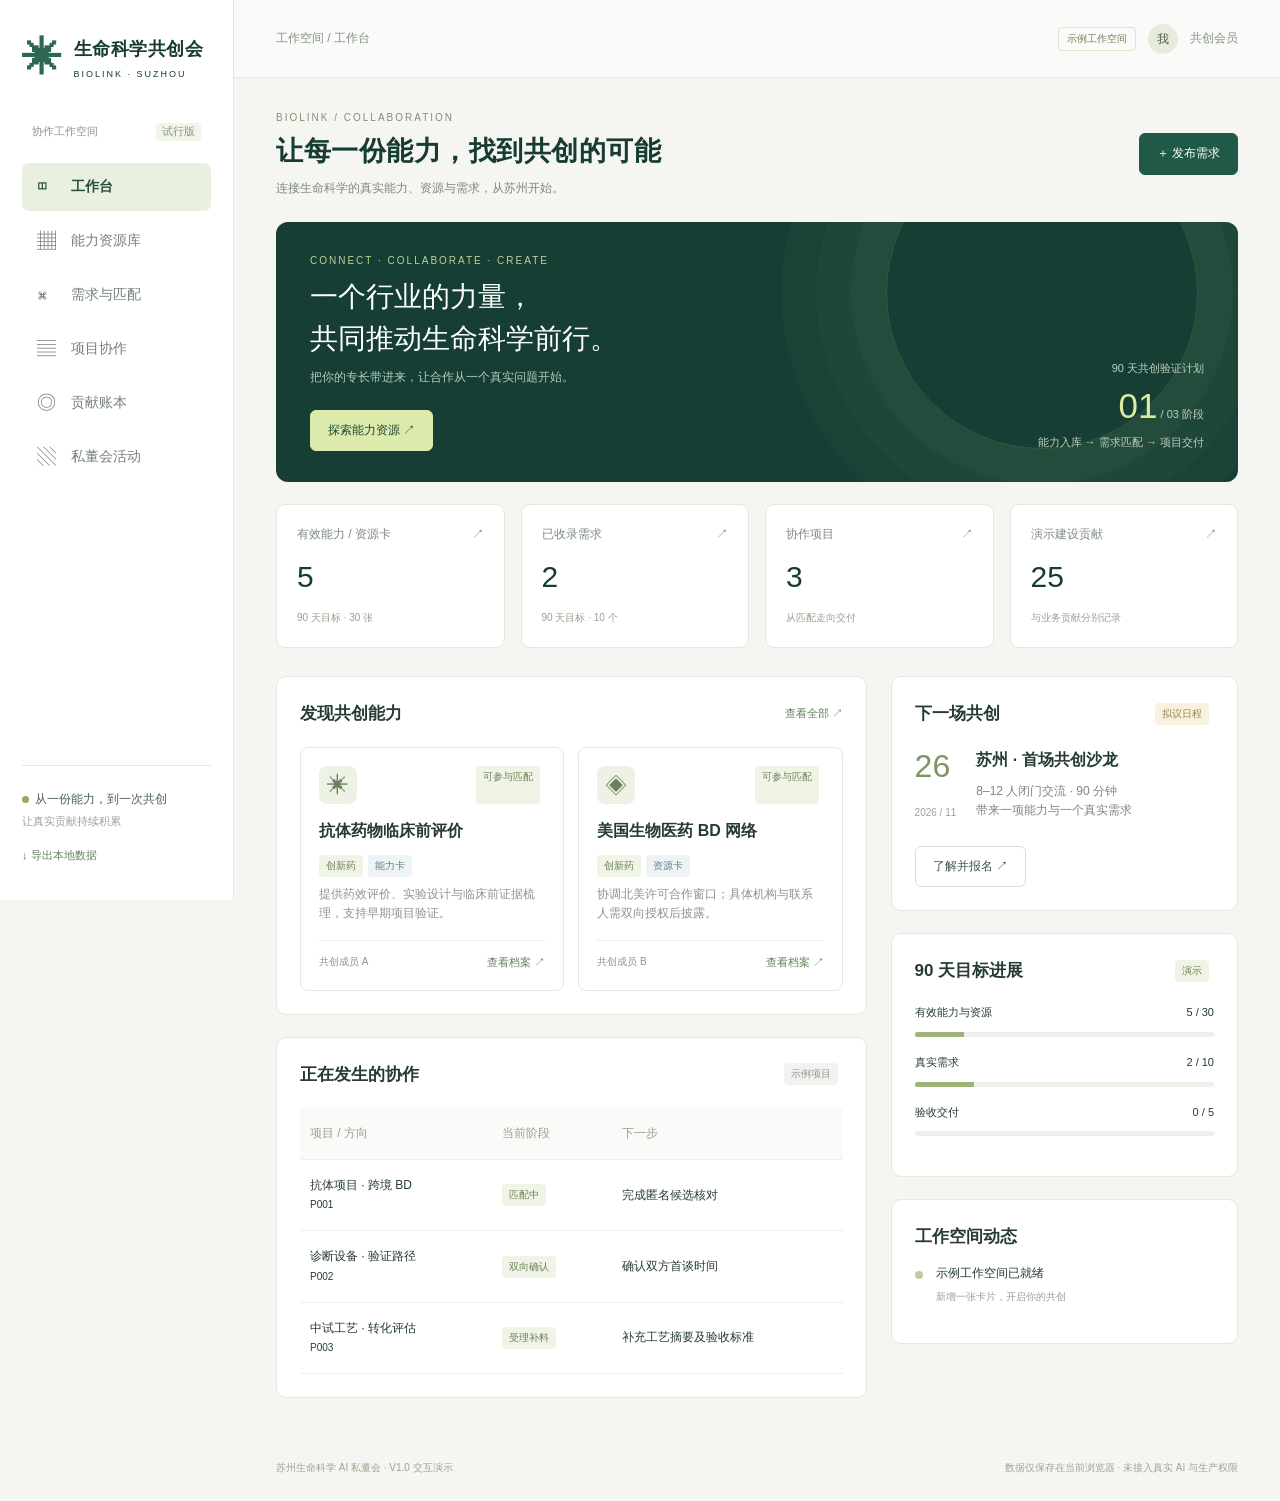
==== index.html @ 5d6168bc "Publish BioLink static web app" ====
<!doctype html><html lang="zh-CN"><head><meta charset="utf-8"><meta name="viewport" content="width=device-width,initial-scale=1"><meta name="theme-color" content="#153d34"><title>生命科学共创会 | 能力资源协作平台</title><link rel="stylesheet" href="style.css"></head><body><aside class="sidebar"><a class="brand" href="#home"><span class="mark">✳</span><span>生命科学共创会<small>BIOLINK · SUZHOU</small></span></a><div class="space-label">协作工作空间 <span>试行版</span></div><nav id="nav"></nav><div class="side-bottom"><div class="pulse"></div>从一份能力，到一次共创<p>让真实贡献持续积累</p><button class="text-button" id="export">↓ 导出本地数据</button></div></aside><div class="shell"><header><span id="breadcrumb">工作空间 / 总览</span><div class="header-right"><span class="demo">示例工作空间</span><span class="avatar">我</span><span>共创会员</span></div></header><main id="app"></main><footer>苏州生命科学 AI 私董会 · V1.0 交互演示 <span>数据仅保存在当前浏览器 · 未接入真实 AI 与生产权限</span></footer></div><dialog id="dialog"><div id="dialog-content"></div></dialog><div id="toast" role="status"></div><script src="app.js"></script></body></html>
---- style.css ----
:root{--ink:#173c34;--muted:#7c8781;--green:#205948;--lime:#dceba2;--bg:#f5f6f1;--line:#e5e8df}*{box-sizing:border-box}body{margin:0;background:var(--bg);color:#263b33;font:14px/1.6 'Segoe UI','Microsoft YaHei',sans-serif}button,input,select,textarea{font:inherit}button,a,input,select,textarea{outline-offset:4px}button{cursor:pointer}a{color:inherit;text-decoration:none}.sidebar{width:234px;position:fixed;inset:0 auto 0 0;background:#fff;border-right:1px solid var(--line);padding:35px 22px;display:flex;flex-direction:column}.brand{display:flex;gap:11px;align-items:center;color:var(--ink);font-size:18px;font-weight:700;letter-spacing:.5px}.mark{font-size:40px;line-height:1;color:#2d6753}.brand small{display:block;font-size:9px;letter-spacing:2px;margin-top:3px;font-weight:500}.space-label{font-size:11px;color:#8a938a;margin:42px 10px 16px;display:flex;justify-content:space-between}.space-label span{background:#f1f4e8;padding:0 6px;border-radius:4px}nav a{display:flex;gap:14px;padding:12px 15px;border-radius:7px;margin:6px 0;color:#758078}nav a b{font-size:19px;font-weight:400;width:20px;line-height:24px}nav a.active{background:#eaf0df;color:#244e3d;font-weight:600}nav a:hover{background:#f3f6ed}.side-bottom{margin-top:auto;font-size:12px;color:#47604f;border-top:1px solid var(--line);padding-top:24px}.side-bottom p{color:#9aA197;font-size:11px;margin:4px 0 15px}.pulse{width:7px;height:7px;display:inline-block;background:#90ac61;border-radius:50%;margin-right:6px}.shell{margin-left:234px}header{height:78px;border-bottom:1px solid var(--line);display:flex;align-items:center;justify-content:space-between;padding:0 42px;background:#fafbf8;color:#829087;font-size:12px}.header-right{display:flex;align-items:center;gap:12px}.demo{border:1px solid #dce5ce;border-radius:4px;padding:3px 8px;color:#72805d;font-size:10px}.avatar{background:#e7ebdc;border-radius:50%;height:30px;width:30px;text-align:center;line-height:30px;color:#4c6544}main{padding:32px 42px;max-width:1600px;margin:auto}.page-head{display:flex;align-items:center;justify-content:space-between;margin-bottom:24px;gap:20px}.eyebrow{font-size:10px;letter-spacing:2px;color:#829071;margin-bottom:7px}h1{font-size:27px;letter-spacing:.5px;line-height:1.4;margin:0;color:var(--ink);font-weight:600}h2{font-size:17px;margin:0;font-weight:600}h3{font-size:16px;font-weight:600;margin:0 0 9px}p{margin:8px 0}.sub{color:var(--muted);font-size:12px;margin-top:8px}.btn{border:1px solid #d8dfcf;border-radius:6px;background:#fff;color:#3c5749;padding:10px 17px;font-size:12px;display:inline-flex;align-items:center;justify-content:center;gap:8px}.btn.primary{background:var(--green);border-color:var(--green);color:#fff}.btn:hover{filter:brightness(.96)}.hero{border-radius:12px;background:#163e34;color:#fff;min-height:220px;position:relative;overflow:hidden;padding:31px 34px;display:flex;justify-content:space-between}.hero:after{content:'';position:absolute;width:310px;height:310px;border:1px solid #a7c37e33;border-radius:50%;right:40px;top:-85px;box-shadow:0 0 0 35px #91b7830b,0 0 0 70px #91b78309,0 0 0 105px #91b78308;pointer-events:none}.hero .eyebrow{color:#bdd298}.hero h2{font-size:28px;font-weight:400;line-height:1.5}.hero p{color:#b6c9bd;font-size:12px}.hero .btn{margin-top:15px;background:#dceaab;border-color:#dceaab;color:#214733}.hero-note{align-self:flex-end;z-index:1;text-align:right;min-width:160px;color:#c2d1bd;font-size:11px}.hero-note strong{font-size:35px;color:#dceba2;font-weight:400}.stats{display:grid;grid-template-columns:repeat(4,1fr);gap:16px;margin:22px 0 28px}.stat{background:#fff;border:1px solid var(--line);padding:20px;border-radius:9px}.stat-label{color:#7d8a7e;font-size:12px;display:flex;justify-content:space-between}.stat strong{font-size:30px;font-weight:500;color:var(--ink);display:block;margin:8px 0 4px}.stat small{font-size:10px;color:#96a18d}.grid-main{display:grid;grid-template-columns:minmax(0,1.7fr) minmax(280px,1fr);gap:24px}.panel{background:#fff;border:1px solid var(--line);border-radius:10px;padding:23px;margin-bottom:22px}.section-title{display:flex;justify-content:space-between;align-items:center;gap:12px;margin-bottom:20px}.text-button{border:0;background:none;color:#63805e;font-size:11px;padding:0;cursor:pointer}.tag{display:inline-block;background:#f0f4e7;color:#6a8052;border-radius:4px;font-size:10px;padding:3px 7px;margin-right:5px}.tag.blue{background:#eef3f5;color:#62808c}.tag.gold{background:#f8f1e0;color:#9b854a}.tag.gray{background:#f2f3f0;color:#90968b}.resource{border:1px solid var(--line);border-radius:8px;padding:18px;min-width:0;background:#fff}.resource-top{display:flex;justify-content:space-between;margin-bottom:14px}.resource-icon{background:#eef2e6;border-radius:8px;width:38px;height:38px;display:grid;place-items:center;font-size:22px;color:#6a815b}.resource p{font-size:12px;color:#8a958a;min-height:38px}.resource-bottom{border-top:1px solid #edf0e8;padding-top:13px;margin-top:17px;display:flex;justify-content:space-between;font-size:10px;color:#8c9688}.cards{display:grid;grid-template-columns:repeat(3,minmax(0,1fr));gap:16px}.mini-cards{display:grid;grid-template-columns:1fr 1fr;gap:14px}.activity{display:flex;gap:13px;padding:14px 0;border-bottom:1px solid #eff1ea}.activity:last-child{border:0}.activity-dot{width:8px;height:8px;border-radius:50%;background:#bccda0;margin-top:7px;flex-shrink:0}.activity p{margin:0;font-size:12px}.activity small{color:#99a18f;font-size:10px}.event-date{font-size:32px;color:#7d9564;font-weight:400;line-height:1.2}.event{display:flex;gap:20px;align-items:flex-start}.event small{font-size:10px;color:#9ba38f}.progress{height:5px;background:#eef0e9;border-radius:5px;overflow:hidden;margin:10px 0}.progress span{display:block;background:#9db476;height:100%}.goal{margin-bottom:17px;font-size:11px}.goal>div:first-child{display:flex;justify-content:space-between}.tabs{display:flex;gap:8px;flex-wrap:wrap;margin-bottom:20px}.tab{background:#fff;border:1px solid var(--line);padding:7px 15px;border-radius:5px;color:#7f8c7a;font-size:12px}.tab.selected{background:#e7eddb;color:#35523a;border-color:#d7e1c6}.toolbar{display:flex;gap:12px;margin-bottom:22px}.toolbar input{flex:1}.field,input,select,textarea{border:1px solid #dfe4d8;background:#fff;border-radius:5px;padding:10px 12px;color:#36503e;min-width:0}textarea{resize:vertical;width:100%;min-height:95px}input:focus,textarea:focus,select:focus{border-color:#8ca66b}table{width:100%;border-collapse:collapse;text-align:left;font-size:12px}td,th{padding:16px 10px;border-bottom:1px solid #edf0e7}th{font-weight:400;color:#96a08e;background:#fafbf8}td strong{font-weight:500}.board{display:grid;grid-template-columns:repeat(4,1fr);gap:16px}.column{background:#edf0e8;padding:16px;border-radius:8px;min-height:270px}.column h3{font-size:12px;color:#788671;margin-bottom:17px}.project{background:white;border:1px solid #e2e7d9;padding:17px;border-radius:6px;margin-bottom:12px}.project h3{font-size:13px;margin:10px 0}.project p{font-size:10px;color:#939c8c}.project .btn{padding:5px 8px;font-size:10px;width:100%;margin-top:12px}.notice{background:#edf1e4;color:#768667;border-radius:6px;padding:12px 16px;font-size:11px;margin-bottom:20px}.empty{text-align:center;padding:45px;color:#98a18e;grid-column:1/-1}label{display:block;font-size:12px;margin:14px 0 6px;color:#738169}label input,label select{display:block;width:100%;margin-top:6px}.form-grid{display:grid;grid-template-columns:1fr 1fr;gap:0 16px}.actions{display:flex;gap:10px;justify-content:flex-end;margin-top:22px}.result-number{font-size:46px;color:#31583d;font-weight:400;margin:20px 0}.match-row{border:1px solid var(--line);padding:20px;border-radius:7px;margin-top:12px;display:flex;gap:20px;align-items:center}.score{font-size:29px;color:#759451;min-width:66px}.score small{font-size:10px;display:block}.match-info{flex:1}.match-info p{font-size:12px;color:#8a9582}.check{display:flex;align-items:flex-start;gap:8px}.check input{margin-top:5px}.check label{margin:0}.rule{padding:18px 0;border-bottom:1px solid #ebeee5}.rule p{font-size:12px;color:#84907c}dialog{border:1px solid #e1e6d7;border-radius:12px;max-width:580px;width:calc(100% - 28px);padding:30px;color:#304c39;max-height:88vh}dialog::backdrop{background:#15372d66;backdrop-filter:blur(3px)}#toast{position:fixed;bottom:30px;left:50%;transform:translateX(-50%);padding:12px 24px;background:#244c3c;color:white;border-radius:7px;font-size:12px;display:none;z-index:50}footer{padding:8px 42px 25px;color:#9ba58f;font-size:10px;display:flex;justify-content:space-between}.mobile-brand{display:none}@media(min-width:1500px){main{padding-top:40px}.hero{min-height:250px}}@media(max-width:1100px){.cards{grid-template-columns:1fr 1fr}.grid-main{grid-template-columns:1fr}.board{grid-template-columns:1fr 1fr}.sidebar{width:200px;padding:25px 15px}.shell{margin-left:200px}main{padding:25px}.brand{font-size:15px}header{padding:0 25px}footer{padding:15px 25px}}@media(max-width:700px){.sidebar{position:static;width:100%;padding:16px}.brand{font-size:16px}.space-label,.side-bottom{display:none}nav{display:flex;overflow:auto;gap:8px;margin-top:14px}nav a{white-space:nowrap;padding:7px 10px;font-size:12px;margin:0}nav a b{display:none}.shell{margin:0}header{height:50px;padding:0 18px}.header-right>span:last-child{display:none}main{padding:22px 16px}.page-head{align-items:flex-start}h1{font-size:22px}.page-head .btn{padding:8px 11px;white-space:nowrap}.hero{padding:24px}.hero h2{font-size:24px}.hero-note{display:none}.stats{grid-template-columns:1fr 1fr;gap:10px}.stat{padding:16px}.cards,.mini-cards,.board,.form-grid{grid-template-columns:1fr}.panel{padding:18px}.toolbar{flex-wrap:wrap}.toolbar input{width:100%;flex-basis:100%}.match-row{gap:10px;flex-wrap:wrap}.table-wrap{overflow:auto}table{min-width:570px}footer{display:block;padding:10px 16px}footer span{display:block}.hero p{max-width:220px}.demo{font-size:9px}}
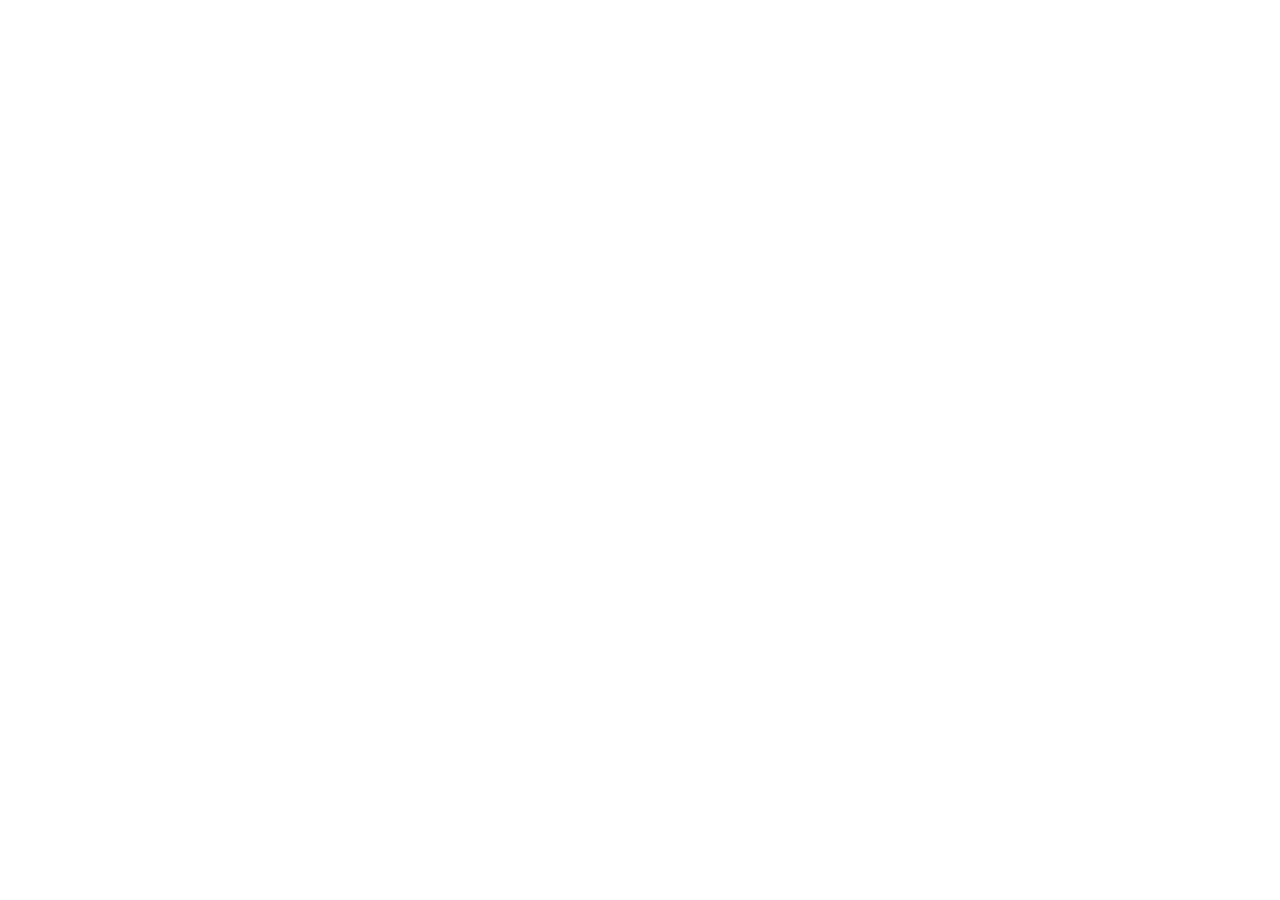
==== commit dd8532dd: "Add account login and unified BioLink workspace" ====
--- a/index.html
+++ b/index.html
@@ -1 +1 @@
-<!doctype html><html lang="zh-CN"><head><meta charset="utf-8"><meta name="viewport" content="width=device-width,initial-scale=1"><meta name="theme-color" content="#153d34"><title>生命科学共创会 | 能力资源协作平台</title><link rel="stylesheet" href="style.css"></head><body><aside class="sidebar"><a class="brand" href="#home"><span class="mark">✳</span><span>生命科学共创会<small>BIOLINK · SUZHOU</small></span></a><div class="space-label">协作工作空间 <span>试行版</span></div><nav id="nav"></nav><div class="side-bottom"><div class="pulse"></div>从一份能力，到一次共创<p>让真实贡献持续积累</p><button class="text-button" id="export">↓ 导出本地数据</button></div></aside><div class="shell"><header><span id="breadcrumb">工作空间 / 总览</span><div class="header-right"><span class="demo">示例工作空间</span><span class="avatar">我</span><span>共创会员</span></div></header><main id="app"></main><footer>苏州生命科学 AI 私董会 · V1.0 交互演示 <span>数据仅保存在当前浏览器 · 未接入真实 AI 与生产权限</span></footer></div><dialog id="dialog"><div id="dialog-content"></div></dialog><div id="toast" role="status"></div><script src="app.js"></script></body></html>
+<!doctype html><html lang="zh-CN"><head><meta charset="utf-8"><meta name="viewport" content="width=device-width,initial-scale=1"><meta http-equiv="refresh" content="0;url=https://suzhou-biolink.pages.dev/"><title>生命科学共创会</title></head><body><p><a href="https://suzhou-biolink.pages.dev/">进入生命科学共创会</a></p></body></html>
